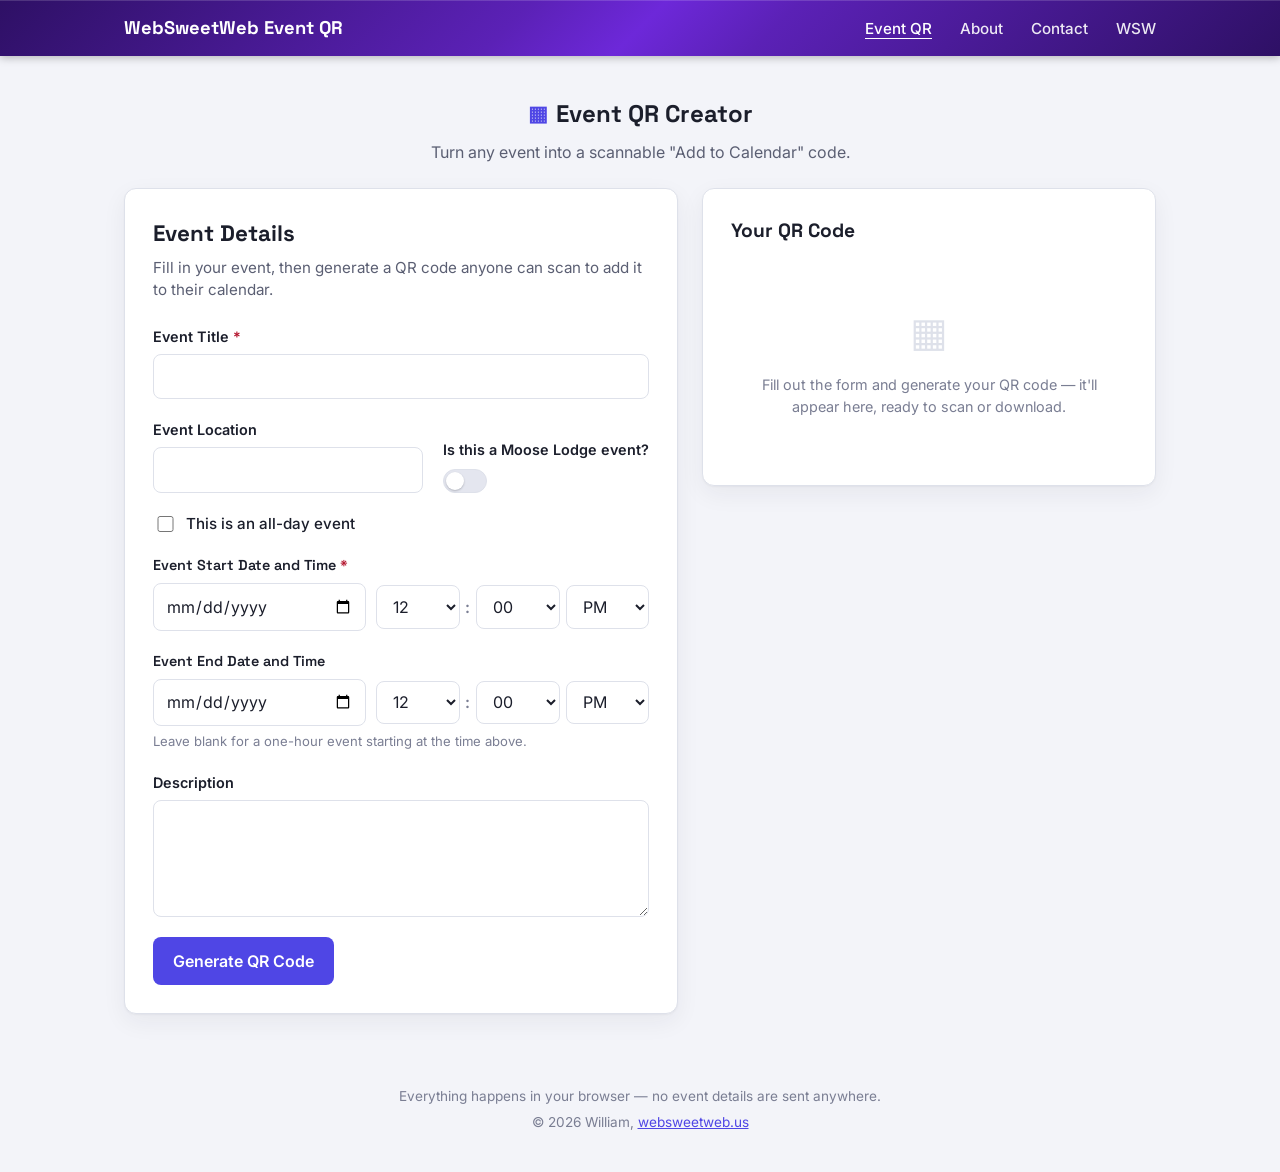
==== index.html @ 7e24cb5f "initial push" ====
<!DOCTYPE html>
<html lang="en">
<head>
<meta charset="UTF-8">
<meta name="viewport" content="width=device-width, initial-scale=1.0">
<title>Event QR Code Creator</title>
<meta name="description" content="Create a QR code for your event that lets anyone add it straight to their calendar with a scan.">
<link rel="preconnect" href="https://fonts.googleapis.com">
<link rel="preconnect" href="https://fonts.gstatic.com" crossorigin>
<link href="https://fonts.googleapis.com/css2?family=Space+Grotesk:wght@500;600;700&family=Inter:wght@400;500;600&display=swap" rel="stylesheet">
<link rel="stylesheet" href="./styles/styles.css">
</head>
<body>

<a href="#main-content" class="skip-link">Skip to main content</a>

<nav class="site-nav">
  <div class="nav-inner">
    <a href="./index.html" class="nav-brand">WebSweetWeb Event QR</a>
    <ul class="nav-links" id="navLinks">
      <li><a href="./index.html" class="nav-link" aria-current="page">Event QR</a></li>
      <li><a href="./about.html" class="nav-link">About</a></li>
      <li><a href="./contact.html" class="nav-link">Contact</a></li>
      <li><a href="https://websweetweb.us" class="nav-link">WSW</a></li>
    </ul>
    <button type="button" class="nav-toggle" id="navToggle" aria-label="Toggle menu" aria-expanded="false" aria-controls="navLinks">
      <span></span><span></span><span></span>
    </button>
  </div>
</nav>

<header class="site-header">
  <div class="brand">
    <span class="brand-mark" aria-hidden="true">▦</span>
    <span class="brand-name">Event QR Creator</span>
  </div>
  <p class="header-tagline">Turn any event into a scannable "Add to Calendar" code.</p>
</header>

<main id="main-content">
  <div class="layout">

    <section class="form-card" aria-labelledby="form-heading">
      <h1 id="form-heading">Event Details</h1>
      <p class="form-intro">Fill in your event, then generate a QR code anyone can scan to add it to their calendar.</p>

      <form id="eventForm" novalidate>

        <div class="field">
          <label for="eventTitle">Event Title <span class="required" aria-hidden="true">*</span></label>
          <input type="text" id="eventTitle" name="eventTitle" required maxlength="200" autocomplete="off" aria-describedby="eventTitleError">
          <p class="field-error" id="eventTitleError" role="alert"></p>
        </div>

        <div class="field-row">
          <div class="field location-field">
            <label for="eventLocation" id="locationLabel">Event Location</label>
            <input type="text" id="eventLocation" name="eventLocation" maxlength="200" autocomplete="off">
            <select id="mooseLodgeLocation" name="mooseLodgeLocation" aria-labelledby="locationLabel" hidden>
              <option value="">Select a lodge…</option>
              <optgroup label="California — Bellflower">
                <option value="Bellflower Lodge #796, 9320 Alondra Blvd, Bellflower, CA, 90706">Lodge #796 – 9320 Alondra Blvd</option>
              </optgroup>
              <optgroup label="California — Burbank">
                <option value="Burbank Lodge #652, 1901 W Burbank Blvd, Burbank, CA, 91506">Lodge #652 – 1901 W Burbank Blvd</option>
              </optgroup>
              <optgroup label="California — El Monte">
                <option value="El Monte Lodge #1097, 4249 Peck Rd, El Monte, CA, 91732">Lodge #1097 – 4249 Peck Rd</option>
              </optgroup>
              <optgroup label="California — El Segundo">
                <option value="Westchester/El Segundo Lodge #1780, 514 W Imperial Ave, El Segundo, CA, 90245">Lodge #1780 – 514 W Imperial Ave</option>
              </optgroup>
              <optgroup label="California — Hawthorne">
                <option value="Hawthorne Lodge #1746, 13212 Inglewood Ave, Hawthorne, CA, 90250">Lodge #1746 – 13212 Inglewood Ave</option>
              </optgroup>
              <optgroup label="California — Redondo Beach">
                <option value="Redondo Beach Lodge #1873, 516 N Pacific Coast Hwy, Redondo Beach, CA, 90277">Lodge #1873 – 516 N Pacific Coast Hwy</option>
              </optgroup>
              <optgroup label="California — Reseda">
                <option value="Reseda Lodge #1738, 17751 Saticoy St, Reseda, CA, 91335">Lodge #1738 – 17751 Saticoy St</option>
              </optgroup>
              <optgroup label="California — Santa Monica">
                <option value="Santa Monica Lodge #702, 1600 Ocean Park Blvd, Santa Monica, CA, 90405">Lodge #702 – 1600 Ocean Park Blvd</option>
              </optgroup>
              <optgroup label="California — Sylmar">
                <option value="San Fernando Valley Lodge #1522, 12178 San Fernando Rd, Sylmar, CA, 91342">Lodge #1522 – 12178 San Fernando Rd</option>
              </optgroup>
              <optgroup label="California — Torrance">
                <option value="Torrance Lodge #785, 1020 Sartori Ave, Torrance, CA, 90501">Lodge #785 – 1020 Sartori Ave</option>
              </optgroup>
            </select>
            <p class="field-hint" id="lodgeListHint" hidden>Covers confirmed Moose International lodges in LA County — not guaranteed exhaustive.</p>
          </div>

          <div class="toggle-field">
            <span class="toggle-text" id="mooseLodgeLabel">Is this a Moose Lodge event?</span>
            <button type="button" class="toggle-switch" id="mooseLodge" role="switch" aria-checked="false" aria-labelledby="mooseLodgeLabel">
              <span class="toggle-thumb" aria-hidden="true"></span>
            </button>
          </div>
        </div>

        <div class="field checkbox-field">
          <input type="checkbox" id="allDay" name="allDay">
          <label for="allDay">This is an all-day event</label>
        </div>

        <fieldset class="field datetime-field">
          <legend>Event Start Date and Time <span class="required" aria-hidden="true">*</span></legend>
          <div class="datetime-row">
            <div class="date-input">
              <label for="startDate" class="visually-hidden">Start date</label>
              <input type="date" id="startDate" name="startDate" required aria-describedby="startDateError">
            </div>
            <div class="time-input" id="startTimeGroup">
              <label for="startHour" class="visually-hidden">Start hour</label>
              <select id="startHour" name="startHour" aria-label="Start hour">
                <option value="1">1</option>
                <option value="2">2</option>
                <option value="3">3</option>
                <option value="4">4</option>
                <option value="5">5</option>
                <option value="6">6</option>
                <option value="7">7</option>
                <option value="8">8</option>
                <option value="9">9</option>
                <option value="10">10</option>
                <option value="11">11</option>
                <option value="12" selected>12</option>
              </select>
              <span class="time-sep" aria-hidden="true">:</span>
              <label for="startMinute" class="visually-hidden">Start minute</label>
              <select id="startMinute" name="startMinute" aria-label="Start minute"></select>
              <label for="startAmPm" class="visually-hidden">Start AM or PM</label>
              <select id="startAmPm" name="startAmPm" aria-label="Start AM or PM">
                <option value="AM">AM</option>
                <option value="PM" selected>PM</option>
              </select>
            </div>
          </div>
          <p class="field-error" id="startDateError" role="alert"></p>
        </fieldset>

        <fieldset class="field datetime-field">
          <legend>Event End Date and Time</legend>
          <div class="datetime-row">
            <div class="date-input">
              <label for="endDate" class="visually-hidden">End date</label>
              <input type="date" id="endDate" name="endDate" aria-describedby="endDateError">
            </div>
            <div class="time-input" id="endTimeGroup">
              <label for="endHour" class="visually-hidden">End hour</label>
              <select id="endHour" name="endHour" aria-label="End hour">
                <option value="1">1</option>
                <option value="2">2</option>
                <option value="3">3</option>
                <option value="4">4</option>
                <option value="5">5</option>
                <option value="6">6</option>
                <option value="7">7</option>
                <option value="8">8</option>
                <option value="9">9</option>
                <option value="10">10</option>
                <option value="11">11</option>
                <option value="12" selected>12</option>
              </select>
              <span class="time-sep" aria-hidden="true">:</span>
              <label for="endMinute" class="visually-hidden">End minute</label>
              <select id="endMinute" name="endMinute" aria-label="End minute"></select>
              <label for="endAmPm" class="visually-hidden">End AM or PM</label>
              <select id="endAmPm" name="endAmPm" aria-label="End AM or PM">
                <option value="AM">AM</option>
                <option value="PM" selected>PM</option>
              </select>
            </div>
          </div>
          <p class="field-error" id="endDateError" role="alert"></p>
          <p class="field-hint">Leave blank for a one-hour event starting at the time above.</p>
        </fieldset>

        <div class="field">
          <label for="eventDescription">Description</label>
          <textarea id="eventDescription" name="eventDescription" rows="4" maxlength="2000"></textarea>
        </div>

        <p class="form-error" id="formError" role="alert"></p>

        <button type="submit" class="btn-generate" id="generateBtn">Generate QR Code</button>
      </form>
    </section>

    <section class="result-card" aria-labelledby="result-heading">
      <h2 id="result-heading">Your QR Code</h2>

      <div class="result-placeholder" id="resultPlaceholder">
        <div class="placeholder-icon" aria-hidden="true">▦</div>
        <p>Fill out the form and generate your QR code — it'll appear here, ready to scan or download.</p>
      </div>

      <div class="result-output" id="resultOutput" hidden>
        <div class="qr-wrapper" id="qrWrapper">
          <div class="qr-image" id="qrContainer"></div>
        </div>
        <p class="result-caption">Scan with a phone camera to add this event to your calendar.</p>
        <button type="button" class="btn-download" id="downloadBtn">Download QR Code (PNG)</button>
      </div>

    </section>

  </div>
</main>

<footer class="site-footer">
  <p>Everything happens in your browser — no event details are sent anywhere.</p>
  <p>&copy; 2026 William, <a href="https://websweetweb.us">websweetweb.us</a></p>
</footer>

<script src="./scripts/nav.js"></script>
<script src="./scripts/qrcode.js"></script>
<script src="./scripts/scripts.js"></script>
</body>
</html>
---- styles/styles.css ----
/*
 * Event QR Code Creator — shared stylesheet, loaded by index.html.
 *
 * Single page: a header, a two-column layout (event form + QR result panel)
 * that stacks to one column below 860px, and a footer. Organized as:
 * variables/reset, header, layout shell, form styling, result panel,
 * buttons, footer, then responsive overrides at the bottom.
 */

:root {
  --bg: #F3F4F9;
  --surface: #FFFFFF;
  --border: #DEE1EA;
  --text: #1B1E2B;
  --text-dim: #5B5F73;
  --text-faint: #7A7E93;
  --primary: #4F46E5;
  --primary-hover: #4338CA;
  --primary-contrast: #FFFFFF;
  --error: #B3132C;
  --error-bg: #FDEDEF;
  --radius: 12px;
  --shadow: 0 1px 2px rgba(27, 30, 43, 0.04), 0 8px 24px rgba(27, 30, 43, 0.06);
}

* { box-sizing: border-box; }

/* Several elements below (.time-input, .result-placeholder, .result-output)
   are shown/hidden purely by toggling the `hidden` attribute in scripts.js,
   but also carry their own `display: flex` rule for when they're visible.
   Both have the same specificity as the browser's built-in `[hidden] {
   display: none }`, and author CSS wins that tie — so without this, the
   `display: flex` rule would silently override `hidden` and the element
   would stay on screen. This makes `hidden` authoritative everywhere. */
[hidden] { display: none !important; }

html, body { margin: 0; padding: 0; }

body {
  background: var(--bg);
  color: var(--text);
  font-family: 'Inter', sans-serif;
  min-height: 100vh;
  line-height: 1.5;
}

h1, h2, legend {
  font-family: 'Space Grotesk', sans-serif;
}

/* Keyboard-focus ring, consistent across all interactive elements */
a:focus-visible,
button:focus-visible,
input:focus-visible,
select:focus-visible,
textarea:focus-visible {
  outline: 2px solid var(--primary);
  outline-offset: 2px;
}

.skip-link {
  position: absolute;
  left: -9999px;
  top: 0;
  background: var(--primary);
  color: var(--primary-contrast);
  padding: 0.75rem 1.25rem;
  border-radius: 0 0 8px 0;
  z-index: 100;
  text-decoration: none;
}

.skip-link:focus {
  left: 0;
}

.visually-hidden {
  position: absolute;
  width: 1px;
  height: 1px;
  padding: 0;
  margin: -1px;
  overflow: hidden;
  clip: rect(0, 0, 0, 0);
  white-space: nowrap;
  border: 0;
}

/* ============================================================
   Site navigation
   ============================================================
   Deep "metallic" purple: a diagonal gradient with a brighter band through
   the middle to read as a brushed-metal sheen rather than a flat fill.
   Every stop was checked against white text and comes in at 7:1+ contrast
   (WCAG AA needs 4.5:1), so the text stays readable no matter which part
   of the gradient it happens to sit over. */
.site-nav {
  position: relative;
  background: linear-gradient(135deg, #2E1065 0%, #5B21B6 40%, #6D28D9 50%, #5B21B6 60%, #2E1065 100%);
  box-shadow: inset 0 1px 0 rgba(255, 255, 255, 0.15), 0 2px 8px rgba(0, 0, 0, 0.25);
}

.nav-inner {
  max-width: 1080px;
  margin: 0 auto;
  padding: 0.9rem 1.5rem;
  display: flex;
  align-items: center;
  justify-content: space-between;
  gap: 1rem;
}

.nav-brand {
  color: #fff;
  font-family: 'Space Grotesk', sans-serif;
  font-weight: 700;
  font-size: 1.15rem;
  text-decoration: none;
  white-space: nowrap;
}

.nav-links {
  list-style: none;
  display: flex;
  gap: 1.75rem;
  margin: 0;
  padding: 0;
}

.nav-link {
  color: #fff;
  text-decoration: none;
  font-weight: 500;
  font-size: 0.95rem;
  opacity: 0.9;
}

.nav-link:hover,
.nav-link[aria-current="page"] {
  opacity: 1;
  text-decoration: underline;
  text-underline-offset: 4px;
}

.nav-toggle {
  display: none;
  flex-direction: column;
  justify-content: center;
  gap: 5px;
  width: 32px;
  height: 32px;
  padding: 0;
  background: transparent;
  border: none;
  cursor: pointer;
  flex-shrink: 0;
}

.nav-toggle span {
  display: block;
  height: 2px;
  width: 100%;
  background: #fff;
  border-radius: 2px;
}

@media (max-width: 500px) {
  .nav-toggle {
    display: flex;
  }

  .nav-links {
    display: none;
    flex-direction: column;
    gap: 0;
    position: absolute;
    top: 100%;
    left: 0;
    right: 0;
    background: #2E1065;
    padding: 0.25rem 1.5rem 0.5rem;
  }

  .nav-links.open {
    display: flex;
  }

  .nav-links li {
    border-top: 1px solid rgba(255, 255, 255, 0.15);
  }

  .nav-link {
    display: block;
    padding: 0.85rem 0;
  }
}

/* ============================================================
   Header
   ============================================================ */
.site-header {
  padding: 2.5rem 1.5rem 1.5rem;
  text-align: center;
}

.brand {
  display: inline-flex;
  align-items: center;
  gap: 0.5rem;
  font-family: 'Space Grotesk', sans-serif;
  font-weight: 700;
  font-size: 1.5rem;
}

.brand-mark {
  color: var(--primary);
  font-size: 1.3rem;
}

.header-tagline {
  margin: 0.5rem 0 0;
  color: var(--text-dim);
  font-size: 1rem;
}

/* Plain page-title header for content pages (About, Contact) — same
   placement and spacing as .site-header above, sitting outside the boxed
   .content-card rather than as a heading inside it, but without the
   brand-mark icon or tagline that are specific to the home page's hero. */
.page-header {
  padding: 2.5rem 1.5rem 1.5rem;
  text-align: center;
}

.page-header h1 {
  margin: 0;
  font-family: 'Space Grotesk', sans-serif;
  font-weight: 700;
  font-size: 1.5rem;
}

/* ============================================================
   Layout
   ============================================================ */
main {
  max-width: 1080px;
  margin: 0 auto;
  padding: 0 1.5rem 3rem;
}

.layout {
  display: grid;
  grid-template-columns: minmax(0, 1.1fr) minmax(0, 0.9fr);
  gap: 1.5rem;
  align-items: start;
}

.form-card,
.result-card,
.content-card {
  background: var(--surface);
  border: 1px solid var(--border);
  border-radius: var(--radius);
  box-shadow: var(--shadow);
  padding: 1.75rem;
}

.content-card {
  max-width: 640px;
  margin: 0 auto;
}

.content-card h1 {
  margin: 0 0 1rem;
  font-size: 1.4rem;
}

.content-card p {
  margin: 0 0 1rem;
  color: var(--text-dim);
}

.content-card p:last-child {
  margin-bottom: 0;
}

.content-card a {
  color: var(--primary);
}

.result-card {
  position: sticky;
  top: 1.5rem;
}

.form-card h1 {
  margin: 0 0 0.35rem;
  font-size: 1.4rem;
}

.result-card h2 {
  margin: 0 0 1rem;
  font-size: 1.2rem;
}

.form-intro {
  margin: 0 0 1.5rem;
  color: var(--text-dim);
  font-size: 0.95rem;
}

/* ============================================================
   Form fields
   ============================================================ */
form {
  display: flex;
  flex-direction: column;
  gap: 1.25rem;
}

.field {
  display: flex;
  flex-direction: column;
  gap: 0.4rem;
}

.field > label,
fieldset.field > legend {
  font-weight: 600;
  font-size: 0.9rem;
}

fieldset.field {
  border: 0;
  margin: 0;
  padding: 0;
}

fieldset.field > legend {
  padding: 0;
  margin-bottom: 0.4rem;
}

.required {
  color: var(--error);
}

input[type="text"],
input[type="date"],
select,
textarea {
  font: inherit;
  color: var(--text);
  background: var(--surface);
  border: 1px solid var(--border);
  border-radius: 8px;
  padding: 0.6rem 0.75rem;
  width: 100%;
}

textarea {
  resize: vertical;
  min-height: 4.5rem;
}

input[aria-invalid="true"] {
  border-color: var(--error);
}

.field-row {
  display: flex;
  gap: 1.25rem;
  align-items: flex-end;
  flex-wrap: wrap;
}

.field-row .location-field {
  flex: 1 1 200px;
}

.toggle-field {
  display: flex;
  flex-direction: column;
  align-items: flex-start;
  gap: 0.5rem;
  flex: 0 0 auto;
}

.toggle-text {
  font-weight: 600;
  font-size: 0.9rem;
}

.toggle-switch {
  position: relative;
  width: 44px;
  height: 24px;
  padding: 0;
  border: 1px solid var(--border);
  border-radius: 999px;
  background: #E4E6EF;
  cursor: pointer;
  transition: background-color 0.15s ease, border-color 0.15s ease;
}

.toggle-switch[aria-checked="true"] {
  background: var(--primary);
  border-color: var(--primary);
}

.toggle-thumb {
  position: absolute;
  top: 2px;
  left: 2px;
  width: 18px;
  height: 18px;
  border-radius: 50%;
  background: var(--surface);
  box-shadow: 0 1px 2px rgba(27, 30, 43, 0.25);
  transition: transform 0.15s ease;
}

.toggle-switch[aria-checked="true"] .toggle-thumb {
  transform: translateX(20px);
}

.checkbox-field {
  flex-direction: row;
  align-items: center;
  gap: 0.55rem;
}

.checkbox-field input[type="checkbox"] {
  width: 1.05rem;
  height: 1.05rem;
  accent-color: var(--primary);
}

.checkbox-field label {
  font-weight: 500;
  font-size: 0.95rem;
}

.datetime-row {
  display: flex;
  flex-wrap: wrap;
  gap: 0.6rem;
}

.date-input {
  flex: 1 1 160px;
}

.date-input input {
  width: 100%;
}

.time-input {
  display: flex;
  align-items: center;
  gap: 0.35rem;
  flex: 1 1 220px;
}

.time-input select {
  width: auto;
  min-width: 4.2rem;
  flex: 1;
}

.time-sep {
  color: var(--text-faint);
  font-weight: 600;
}

.field-hint {
  margin: 0;
  color: var(--text-faint);
  font-size: 0.82rem;
}

.field-error,
.form-error {
  margin: 0;
  color: var(--error);
  font-size: 0.85rem;
}

.field-error:empty,
.form-error:empty {
  display: none;
}

.form-error:not(:empty) {
  background: var(--error-bg);
  border: 1px solid var(--error);
  border-radius: 8px;
  padding: 0.65rem 0.85rem;
}

/* ============================================================
   Buttons
   ============================================================ */
.btn-generate,
.btn-download {
  font: inherit;
  font-weight: 600;
  border: none;
  border-radius: 8px;
  padding: 0.75rem 1.25rem;
  cursor: pointer;
  transition: background-color 0.15s ease;
}

.btn-generate {
  background: var(--primary);
  color: var(--primary-contrast);
  align-self: flex-start;
}

.btn-generate:hover {
  background: var(--primary-hover);
}

/* Fires on every click of Generate QR Code, pass or fail validation --
   it's acknowledging the press itself, not the outcome. */
.btn-generate.flash-press {
  animation: btn-press-flash 0.5s ease;
}

@keyframes btn-press-flash {
  0%, 100% { background-color: var(--primary); }
  35% { background-color: var(--primary-hover); }
}

.btn-download {
  background: var(--surface);
  color: var(--primary);
  border: 1px solid var(--primary);
  width: 100%;
}

.btn-download:hover {
  background: #EEF0FF;
}

/* ============================================================
   Result panel
   ============================================================ */
.result-placeholder {
  display: flex;
  flex-direction: column;
  align-items: center;
  gap: 0.75rem;
  padding: 2.5rem 1rem;
  text-align: center;
  color: var(--text-faint);
}

.placeholder-icon {
  font-size: 2.5rem;
  color: var(--border);
}

.result-placeholder p {
  margin: 0;
  font-size: 0.9rem;
}

.result-output {
  display: flex;
  flex-direction: column;
  align-items: center;
  gap: 1rem;
}

.qr-wrapper {
  width: 100%;
  max-width: 260px;
  border: 1px solid var(--border);
  border-radius: 8px;
  padding: 0.75rem;
  background: #fff;
}

/* Fires once a freshly-generated QR code lands in the panel, so it's
   obvious something just appeared rather than being missed on scroll. */
.qr-wrapper.flash-new {
  animation: qr-new-flash 0.7s ease;
}

@keyframes qr-new-flash {
  0%, 100% { background-color: #fff; }
  30% { background-color: #EEF0FF; }
}

.qr-image {
  width: 100%;
  line-height: 0;
}

/* Slow fade/scale-in for the QR graphic itself, separate from the quick
   .qr-wrapper background flash above -- the flash says "look here", this
   is the graceful 1s reveal of the code once you're looking. */
.qr-image.reveal-in {
  animation: qr-reveal-in 1s ease;
}

@keyframes qr-reveal-in {
  from { opacity: 0; transform: scale(0.92); }
  to { opacity: 1; transform: scale(1); }
}

.qr-image svg {
  width: 100%;
  height: auto;
  display: block;
}

.result-caption {
  margin: 0;
  text-align: center;
  color: var(--text-dim);
  font-size: 0.9rem;
}

/* ============================================================
   Footer
   ============================================================ */
.site-footer {
  text-align: center;
  padding: 1.5rem 1.5rem 2.5rem;
  color: var(--text-faint);
  font-size: 0.85rem;
}

.site-footer p {
  margin: 0;
}

.site-footer p + p {
  margin-top: 0.35rem;
}

.site-footer a {
  color: var(--primary);
}

/* ============================================================
   Responsive
   ============================================================ */
@media (max-width: 860px) {
  .layout {
    grid-template-columns: 1fr;
  }

  .result-card {
    position: static;
  }
}

@media (prefers-reduced-motion: reduce) {
  .btn-generate.flash-press,
  .qr-wrapper.flash-new,
  .qr-image.reveal-in {
    animation: none;
  }
}
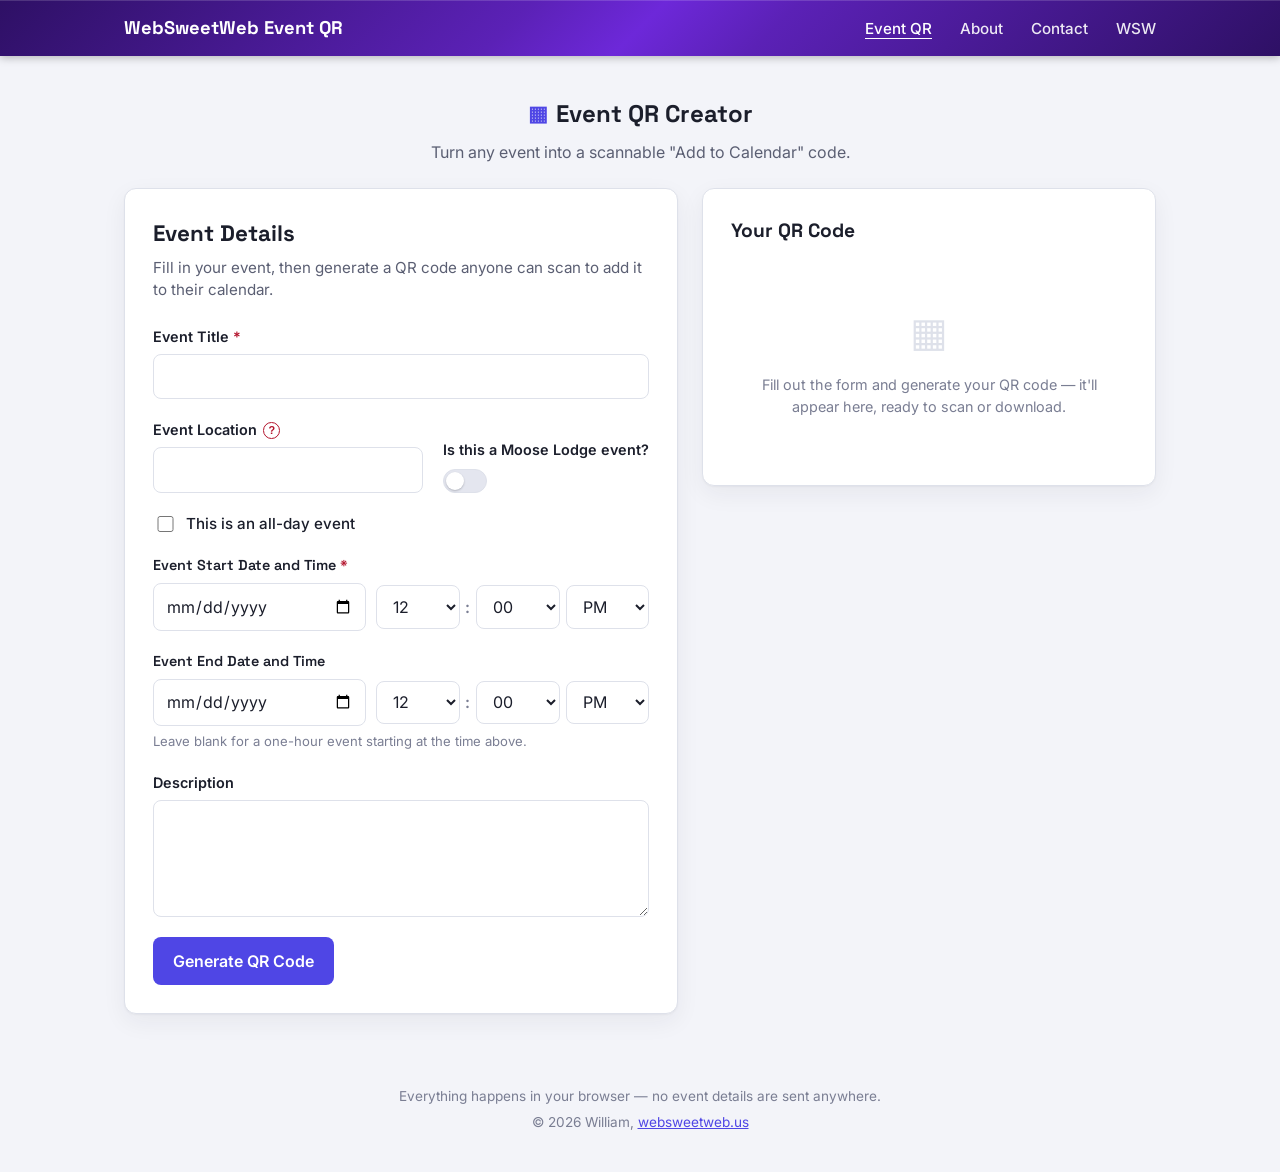
==== commit fcb00163: "added some small stuff" ====
--- a/index.html
+++ b/index.html
@@ -54,7 +54,11 @@
 
         <div class="field-row">
           <div class="field location-field">
-            <label for="eventLocation" id="locationLabel">Event Location</label>
+            <div class="label-row">
+              <label for="eventLocation" id="locationLabel">Event Location</label>
+              <button type="button" class="info-icon" aria-label="Location help" aria-describedby="locationHelpTip">?</button>
+              <span class="tooltip" role="tooltip" id="locationHelpTip">Physical address or digital meeting link</span>
+            </div>
             <input type="text" id="eventLocation" name="eventLocation" maxlength="200" autocomplete="off">
             <select id="mooseLodgeLocation" name="mooseLodgeLocation" aria-labelledby="locationLabel" hidden>
               <option value="">Select a lodge…</option>
--- a/styles/styles.css
+++ b/styles/styles.css
@@ -325,9 +325,62 @@
 }
 
 .field > label,
+.label-row label,
 fieldset.field > legend {
   font-weight: 600;
   font-size: 0.9rem;
+}
+
+.label-row {
+  display: flex;
+  align-items: center;
+  gap: 0.4rem;
+  position: relative;
+}
+
+.info-icon {
+  display: inline-flex;
+  align-items: center;
+  justify-content: center;
+  flex-shrink: 0;
+  width: 1.05rem;
+  height: 1.05rem;
+  border-radius: 50%;
+  border: 1.5px solid var(--error);
+  background: var(--surface);
+  color: var(--error);
+  font-size: 0.68rem;
+  font-weight: 700;
+  line-height: 1;
+  padding: 0;
+  cursor: help;
+}
+
+.tooltip {
+  position: absolute;
+  bottom: 100%;
+  left: 0;
+  margin-bottom: 0.4rem;
+  width: max-content;
+  max-width: 220px;
+  background: var(--text);
+  color: #fff;
+  font-size: 0.78rem;
+  font-weight: 400;
+  line-height: 1.4;
+  padding: 0.4rem 0.6rem;
+  border-radius: 6px;
+  opacity: 0;
+  transform: translateY(4px);
+  pointer-events: none;
+  transition: opacity 0.15s ease, transform 0.15s ease;
+  z-index: 10;
+}
+
+.info-icon:hover + .tooltip,
+.info-icon:focus-visible + .tooltip {
+  opacity: 1;
+  transform: translateY(0);
 }
 
 fieldset.field {
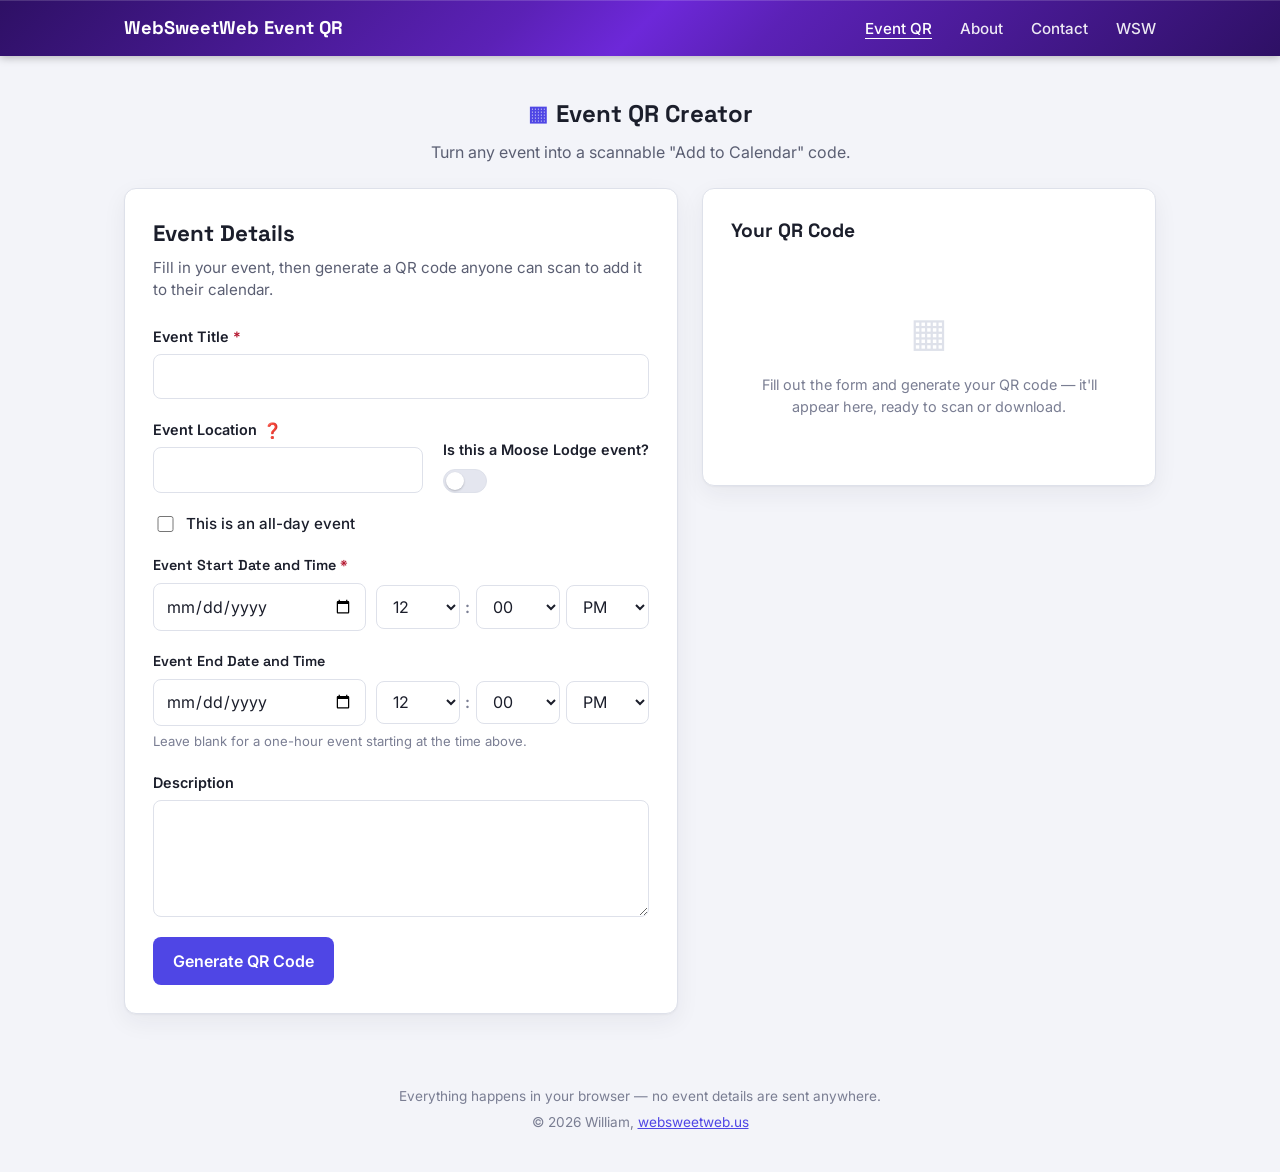
==== commit 84e6e196: "adjusted the icons" ====
--- a/index.html
+++ b/index.html
@@ -56,7 +56,7 @@
           <div class="field location-field">
             <div class="label-row">
               <label for="eventLocation" id="locationLabel">Event Location</label>
-              <button type="button" class="info-icon" aria-label="Location help" aria-describedby="locationHelpTip">?</button>
+              <button type="button" class="info-icon" aria-label="Location help" aria-describedby="locationHelpTip">&#10067;</button>
               <span class="tooltip" role="tooltip" id="locationHelpTip">Physical address or digital meeting link</span>
             </div>
             <input type="text" id="eventLocation" name="eventLocation" maxlength="200" autocomplete="off">
--- a/styles/styles.css
+++ b/styles/styles.css
@@ -343,16 +343,11 @@
   align-items: center;
   justify-content: center;
   flex-shrink: 0;
-  width: 1.05rem;
-  height: 1.05rem;
-  border-radius: 50%;
-  border: 1.5px solid var(--error);
-  background: var(--surface);
-  color: var(--error);
-  font-size: 0.68rem;
-  font-weight: 700;
+  border: none;
+  background: none;
+  padding: 0;
+  font-size: 0.95rem;
   line-height: 1;
-  padding: 0;
   cursor: help;
 }
 
@@ -371,16 +366,19 @@
   padding: 0.4rem 0.6rem;
   border-radius: 6px;
   opacity: 0;
+  visibility: hidden;
   transform: translateY(4px);
   pointer-events: none;
-  transition: opacity 0.15s ease, transform 0.15s ease;
+  transition: opacity 0.15s ease, transform 0.15s ease, visibility 0s linear 0.15s;
   z-index: 10;
 }
 
 .info-icon:hover + .tooltip,
 .info-icon:focus-visible + .tooltip {
   opacity: 1;
+  visibility: visible;
   transform: translateY(0);
+  transition-delay: 0s;
 }
 
 fieldset.field {
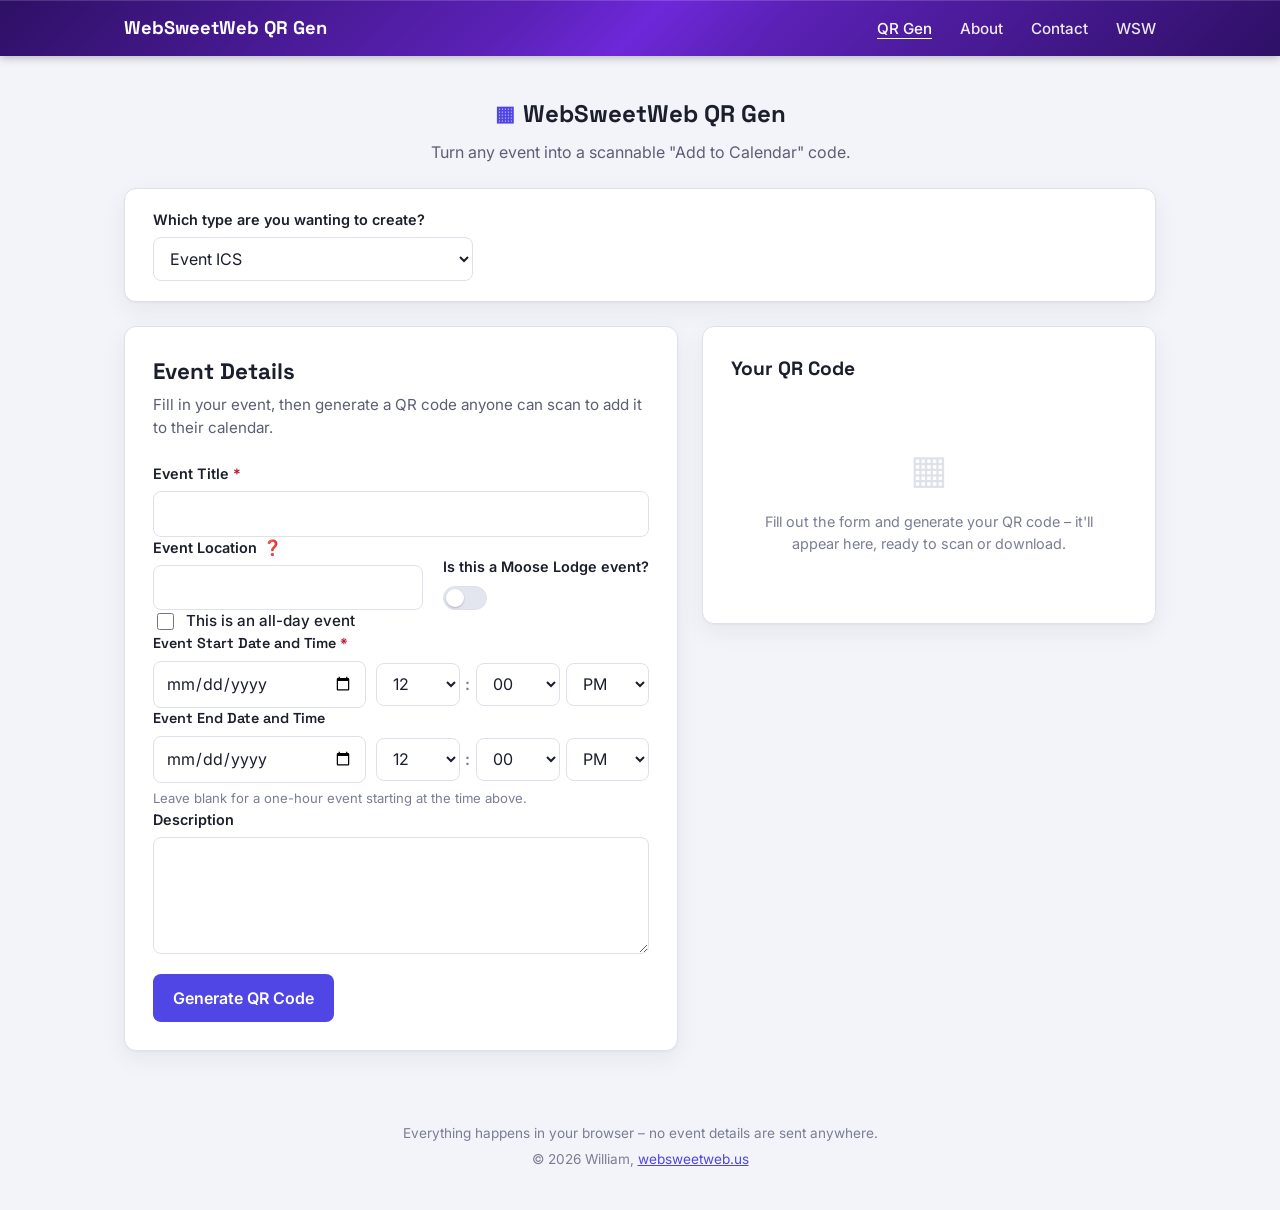
==== commit 8e2193d1: "added website QR Gen Co-Authored-By: Claude Sonnet 5 <noreply@anthropic.com>" ====
--- a/index.html
+++ b/index.html
@@ -16,9 +16,9 @@
 
 <nav class="site-nav">
   <div class="nav-inner">
-    <a href="./index.html" class="nav-brand">WebSweetWeb Event QR</a>
+    <a href="./index.html" class="nav-brand">WebSweetWeb QR Gen</a>
     <ul class="nav-links" id="navLinks">
-      <li><a href="./index.html" class="nav-link" aria-current="page">Event QR</a></li>
+      <li><a href="./index.html" class="nav-link" aria-current="page">QR Gen</a></li>
       <li><a href="./about.html" class="nav-link">About</a></li>
       <li><a href="./contact.html" class="nav-link">Contact</a></li>
       <li><a href="https://websweetweb.us" class="nav-link">WSW</a></li>
@@ -32,159 +32,181 @@
 <header class="site-header">
   <div class="brand">
     <span class="brand-mark" aria-hidden="true">▦</span>
-    <span class="brand-name">Event QR Creator</span>
+    <span class="brand-name">WebSweetWeb QR Gen</span>
   </div>
   <p class="header-tagline">Turn any event into a scannable "Add to Calendar" code.</p>
 </header>
 
 <main id="main-content">
+  <section class="type-selector-card">
+    <div class="field type-field">
+      <label for="qrType">Which type are you wanting to create?</label>
+      <select id="qrType" name="qrType">
+        <option value="event" selected>Event ICS</option>
+        <option value="website">Website</option>
+      </select>
+    </div>
+  </section>
+
   <div class="layout">
 
     <section class="form-card" aria-labelledby="form-heading">
       <h1 id="form-heading">Event Details</h1>
-      <p class="form-intro">Fill in your event, then generate a QR code anyone can scan to add it to their calendar.</p>
+      <p class="form-intro" id="formIntro">Fill in your event, then generate a QR code anyone can scan to add it to their calendar.</p>
 
       <form id="eventForm" novalidate>
 
-        <div class="field">
-          <label for="eventTitle">Event Title <span class="required" aria-hidden="true">*</span></label>
-          <input type="text" id="eventTitle" name="eventTitle" required maxlength="200" autocomplete="off" aria-describedby="eventTitleError">
-          <p class="field-error" id="eventTitleError" role="alert"></p>
+        <div id="eventFields">
+
+          <div class="field">
+            <label for="eventTitle">Event Title <span class="required" aria-hidden="true">*</span></label>
+            <input type="text" id="eventTitle" name="eventTitle" required maxlength="200" autocomplete="off" aria-describedby="eventTitleError">
+            <p class="field-error" id="eventTitleError" role="alert"></p>
+          </div>
+
+          <div class="field-row">
+            <div class="field location-field">
+              <div class="label-row">
+                <label for="eventLocation" id="locationLabel">Event Location</label>
+                <button type="button" class="info-icon" aria-label="Location help" aria-describedby="locationHelpTip">&#10067;</button>
+                <span class="tooltip" role="tooltip" id="locationHelpTip">Physical address or digital meeting link</span>
+              </div>
+              <input type="text" id="eventLocation" name="eventLocation" maxlength="200" autocomplete="off">
+              <select id="mooseLodgeLocation" name="mooseLodgeLocation" aria-labelledby="locationLabel" hidden>
+                <option value="">Select a lodge…</option>
+                <optgroup label="California &ndash; Bellflower">
+                  <option value="Bellflower Lodge #796, 9320 Alondra Blvd, Bellflower, CA, 90706">Lodge #796 – 9320 Alondra Blvd</option>
+                </optgroup>
+                <optgroup label="California &ndash; Burbank">
+                  <option value="Burbank Lodge #652, 1901 W Burbank Blvd, Burbank, CA, 91506">Lodge #652 – 1901 W Burbank Blvd</option>
+                </optgroup>
+                <optgroup label="California &ndash; El Monte">
+                  <option value="El Monte Lodge #1097, 4249 Peck Rd, El Monte, CA, 91732">Lodge #1097 – 4249 Peck Rd</option>
+                </optgroup>
+                <optgroup label="California &ndash; El Segundo">
+                  <option value="Westchester/El Segundo Lodge #1780, 514 W Imperial Ave, El Segundo, CA, 90245">Lodge #1780 – 514 W Imperial Ave</option>
+                </optgroup>
+                <optgroup label="California &ndash; Hawthorne">
+                  <option value="Hawthorne Lodge #1746, 13212 Inglewood Ave, Hawthorne, CA, 90250">Lodge #1746 – 13212 Inglewood Ave</option>
+                </optgroup>
+                <optgroup label="California &ndash; Redondo Beach">
+                  <option value="Redondo Beach Lodge #1873, 516 N Pacific Coast Hwy, Redondo Beach, CA, 90277">Lodge #1873 – 516 N Pacific Coast Hwy</option>
+                </optgroup>
+                <optgroup label="California &ndash; Reseda">
+                  <option value="Reseda Lodge #1738, 17751 Saticoy St, Reseda, CA, 91335">Lodge #1738 – 17751 Saticoy St</option>
+                </optgroup>
+                <optgroup label="California &ndash; Santa Monica">
+                  <option value="Santa Monica Lodge #702, 1600 Ocean Park Blvd, Santa Monica, CA, 90405">Lodge #702 – 1600 Ocean Park Blvd</option>
+                </optgroup>
+                <optgroup label="California &ndash; Sylmar">
+                  <option value="San Fernando Valley Lodge #1522, 12178 San Fernando Rd, Sylmar, CA, 91342">Lodge #1522 – 12178 San Fernando Rd</option>
+                </optgroup>
+                <optgroup label="California &ndash; Torrance">
+                  <option value="Torrance Lodge #785, 1020 Sartori Ave, Torrance, CA, 90501">Lodge #785 – 1020 Sartori Ave</option>
+                </optgroup>
+              </select>
+              <p class="field-hint" id="lodgeListHint" hidden>Covers confirmed Moose International lodges in LA County &ndash; not guaranteed exhaustive.</p>
+            </div>
+
+            <div class="toggle-field">
+              <span class="toggle-text" id="mooseLodgeLabel">Is this a Moose Lodge event?</span>
+              <button type="button" class="toggle-switch" id="mooseLodge" role="switch" aria-checked="false" aria-labelledby="mooseLodgeLabel">
+                <span class="toggle-thumb" aria-hidden="true"></span>
+              </button>
+            </div>
+          </div>
+
+          <div class="field checkbox-field">
+            <input type="checkbox" id="allDay" name="allDay">
+            <label for="allDay">This is an all-day event</label>
+          </div>
+
+          <fieldset class="field datetime-field">
+            <legend>Event Start Date and Time <span class="required" aria-hidden="true">*</span></legend>
+            <div class="datetime-row">
+              <div class="date-input">
+                <label for="startDate" class="visually-hidden">Start date</label>
+                <input type="date" id="startDate" name="startDate" aria-describedby="startDateError">
+              </div>
+              <div class="time-input" id="startTimeGroup">
+                <label for="startHour" class="visually-hidden">Start hour</label>
+                <select id="startHour" name="startHour" aria-label="Start hour">
+                  <option value="1">1</option>
+                  <option value="2">2</option>
+                  <option value="3">3</option>
+                  <option value="4">4</option>
+                  <option value="5">5</option>
+                  <option value="6">6</option>
+                  <option value="7">7</option>
+                  <option value="8">8</option>
+                  <option value="9">9</option>
+                  <option value="10">10</option>
+                  <option value="11">11</option>
+                  <option value="12" selected>12</option>
+                </select>
+                <span class="time-sep" aria-hidden="true">:</span>
+                <label for="startMinute" class="visually-hidden">Start minute</label>
+                <select id="startMinute" name="startMinute" aria-label="Start minute"></select>
+                <label for="startAmPm" class="visually-hidden">Start AM or PM</label>
+                <select id="startAmPm" name="startAmPm" aria-label="Start AM or PM">
+                  <option value="AM">AM</option>
+                  <option value="PM" selected>PM</option>
+                </select>
+              </div>
+            </div>
+            <p class="field-error" id="startDateError" role="alert"></p>
+          </fieldset>
+
+          <fieldset class="field datetime-field">
+            <legend>Event End Date and Time</legend>
+            <div class="datetime-row">
+              <div class="date-input">
+                <label for="endDate" class="visually-hidden">End date</label>
+                <input type="date" id="endDate" name="endDate" aria-describedby="endDateError">
+              </div>
+              <div class="time-input" id="endTimeGroup">
+                <label for="endHour" class="visually-hidden">End hour</label>
+                <select id="endHour" name="endHour" aria-label="End hour">
+                  <option value="1">1</option>
+                  <option value="2">2</option>
+                  <option value="3">3</option>
+                  <option value="4">4</option>
+                  <option value="5">5</option>
+                  <option value="6">6</option>
+                  <option value="7">7</option>
+                  <option value="8">8</option>
+                  <option value="9">9</option>
+                  <option value="10">10</option>
+                  <option value="11">11</option>
+                  <option value="12" selected>12</option>
+                </select>
+                <span class="time-sep" aria-hidden="true">:</span>
+                <label for="endMinute" class="visually-hidden">End minute</label>
+                <select id="endMinute" name="endMinute" aria-label="End minute"></select>
+                <label for="endAmPm" class="visually-hidden">End AM or PM</label>
+                <select id="endAmPm" name="endAmPm" aria-label="End AM or PM">
+                  <option value="AM">AM</option>
+                  <option value="PM" selected>PM</option>
+                </select>
+              </div>
+            </div>
+            <p class="field-error" id="endDateError" role="alert"></p>
+            <p class="field-hint">Leave blank for a one-hour event starting at the time above.</p>
+          </fieldset>
+
+          <div class="field">
+            <label for="eventDescription">Description</label>
+            <textarea id="eventDescription" name="eventDescription" rows="4" maxlength="2000"></textarea>
+          </div>
+
         </div>
 
-        <div class="field-row">
-          <div class="field location-field">
-            <div class="label-row">
-              <label for="eventLocation" id="locationLabel">Event Location</label>
-              <button type="button" class="info-icon" aria-label="Location help" aria-describedby="locationHelpTip">&#10067;</button>
-              <span class="tooltip" role="tooltip" id="locationHelpTip">Physical address or digital meeting link</span>
-            </div>
-            <input type="text" id="eventLocation" name="eventLocation" maxlength="200" autocomplete="off">
-            <select id="mooseLodgeLocation" name="mooseLodgeLocation" aria-labelledby="locationLabel" hidden>
-              <option value="">Select a lodge…</option>
-              <optgroup label="California — Bellflower">
-                <option value="Bellflower Lodge #796, 9320 Alondra Blvd, Bellflower, CA, 90706">Lodge #796 – 9320 Alondra Blvd</option>
-              </optgroup>
-              <optgroup label="California — Burbank">
-                <option value="Burbank Lodge #652, 1901 W Burbank Blvd, Burbank, CA, 91506">Lodge #652 – 1901 W Burbank Blvd</option>
-              </optgroup>
-              <optgroup label="California — El Monte">
-                <option value="El Monte Lodge #1097, 4249 Peck Rd, El Monte, CA, 91732">Lodge #1097 – 4249 Peck Rd</option>
-              </optgroup>
-              <optgroup label="California — El Segundo">
-                <option value="Westchester/El Segundo Lodge #1780, 514 W Imperial Ave, El Segundo, CA, 90245">Lodge #1780 – 514 W Imperial Ave</option>
-              </optgroup>
-              <optgroup label="California — Hawthorne">
-                <option value="Hawthorne Lodge #1746, 13212 Inglewood Ave, Hawthorne, CA, 90250">Lodge #1746 – 13212 Inglewood Ave</option>
-              </optgroup>
-              <optgroup label="California — Redondo Beach">
-                <option value="Redondo Beach Lodge #1873, 516 N Pacific Coast Hwy, Redondo Beach, CA, 90277">Lodge #1873 – 516 N Pacific Coast Hwy</option>
-              </optgroup>
-              <optgroup label="California — Reseda">
-                <option value="Reseda Lodge #1738, 17751 Saticoy St, Reseda, CA, 91335">Lodge #1738 – 17751 Saticoy St</option>
-              </optgroup>
-              <optgroup label="California — Santa Monica">
-                <option value="Santa Monica Lodge #702, 1600 Ocean Park Blvd, Santa Monica, CA, 90405">Lodge #702 – 1600 Ocean Park Blvd</option>
-              </optgroup>
-              <optgroup label="California — Sylmar">
-                <option value="San Fernando Valley Lodge #1522, 12178 San Fernando Rd, Sylmar, CA, 91342">Lodge #1522 – 12178 San Fernando Rd</option>
-              </optgroup>
-              <optgroup label="California — Torrance">
-                <option value="Torrance Lodge #785, 1020 Sartori Ave, Torrance, CA, 90501">Lodge #785 – 1020 Sartori Ave</option>
-              </optgroup>
-            </select>
-            <p class="field-hint" id="lodgeListHint" hidden>Covers confirmed Moose International lodges in LA County — not guaranteed exhaustive.</p>
-          </div>
-
-          <div class="toggle-field">
-            <span class="toggle-text" id="mooseLodgeLabel">Is this a Moose Lodge event?</span>
-            <button type="button" class="toggle-switch" id="mooseLodge" role="switch" aria-checked="false" aria-labelledby="mooseLodgeLabel">
-              <span class="toggle-thumb" aria-hidden="true"></span>
-            </button>
-          </div>
-        </div>
-
-        <div class="field checkbox-field">
-          <input type="checkbox" id="allDay" name="allDay">
-          <label for="allDay">This is an all-day event</label>
-        </div>
-
-        <fieldset class="field datetime-field">
-          <legend>Event Start Date and Time <span class="required" aria-hidden="true">*</span></legend>
-          <div class="datetime-row">
-            <div class="date-input">
-              <label for="startDate" class="visually-hidden">Start date</label>
-              <input type="date" id="startDate" name="startDate" required aria-describedby="startDateError">
-            </div>
-            <div class="time-input" id="startTimeGroup">
-              <label for="startHour" class="visually-hidden">Start hour</label>
-              <select id="startHour" name="startHour" aria-label="Start hour">
-                <option value="1">1</option>
-                <option value="2">2</option>
-                <option value="3">3</option>
-                <option value="4">4</option>
-                <option value="5">5</option>
-                <option value="6">6</option>
-                <option value="7">7</option>
-                <option value="8">8</option>
-                <option value="9">9</option>
-                <option value="10">10</option>
-                <option value="11">11</option>
-                <option value="12" selected>12</option>
-              </select>
-              <span class="time-sep" aria-hidden="true">:</span>
-              <label for="startMinute" class="visually-hidden">Start minute</label>
-              <select id="startMinute" name="startMinute" aria-label="Start minute"></select>
-              <label for="startAmPm" class="visually-hidden">Start AM or PM</label>
-              <select id="startAmPm" name="startAmPm" aria-label="Start AM or PM">
-                <option value="AM">AM</option>
-                <option value="PM" selected>PM</option>
-              </select>
-            </div>
-          </div>
-          <p class="field-error" id="startDateError" role="alert"></p>
-        </fieldset>
-
-        <fieldset class="field datetime-field">
-          <legend>Event End Date and Time</legend>
-          <div class="datetime-row">
-            <div class="date-input">
-              <label for="endDate" class="visually-hidden">End date</label>
-              <input type="date" id="endDate" name="endDate" aria-describedby="endDateError">
-            </div>
-            <div class="time-input" id="endTimeGroup">
-              <label for="endHour" class="visually-hidden">End hour</label>
-              <select id="endHour" name="endHour" aria-label="End hour">
-                <option value="1">1</option>
-                <option value="2">2</option>
-                <option value="3">3</option>
-                <option value="4">4</option>
-                <option value="5">5</option>
-                <option value="6">6</option>
-                <option value="7">7</option>
-                <option value="8">8</option>
-                <option value="9">9</option>
-                <option value="10">10</option>
-                <option value="11">11</option>
-                <option value="12" selected>12</option>
-              </select>
-              <span class="time-sep" aria-hidden="true">:</span>
-              <label for="endMinute" class="visually-hidden">End minute</label>
-              <select id="endMinute" name="endMinute" aria-label="End minute"></select>
-              <label for="endAmPm" class="visually-hidden">End AM or PM</label>
-              <select id="endAmPm" name="endAmPm" aria-label="End AM or PM">
-                <option value="AM">AM</option>
-                <option value="PM" selected>PM</option>
-              </select>
-            </div>
-          </div>
-          <p class="field-error" id="endDateError" role="alert"></p>
-          <p class="field-hint">Leave blank for a one-hour event starting at the time above.</p>
-        </fieldset>
-
-        <div class="field">
-          <label for="eventDescription">Description</label>
-          <textarea id="eventDescription" name="eventDescription" rows="4" maxlength="2000"></textarea>
+        <div id="websiteFields" hidden>
+          <div class="field">
+            <label for="websiteUrl">URL <span class="required" aria-hidden="true">*</span></label>
+            <input type="url" id="websiteUrl" name="websiteUrl" maxlength="2000" autocomplete="off" placeholder="https://example.com" aria-describedby="websiteUrlError">
+            <p class="field-error" id="websiteUrlError" role="alert"></p>
+          </div>
         </div>
 
         <p class="form-error" id="formError" role="alert"></p>
@@ -198,14 +220,14 @@
 
       <div class="result-placeholder" id="resultPlaceholder">
         <div class="placeholder-icon" aria-hidden="true">▦</div>
-        <p>Fill out the form and generate your QR code — it'll appear here, ready to scan or download.</p>
+        <p>Fill out the form and generate your QR code &ndash; it'll appear here, ready to scan or download.</p>
       </div>
 
       <div class="result-output" id="resultOutput" hidden>
         <div class="qr-wrapper" id="qrWrapper">
           <div class="qr-image" id="qrContainer"></div>
         </div>
-        <p class="result-caption">Scan with a phone camera to add this event to your calendar.</p>
+        <p class="result-caption" id="resultCaption">Scan with a phone camera to add this event to your calendar.</p>
         <button type="button" class="btn-download" id="downloadBtn">Download QR Code (PNG)</button>
       </div>
 
@@ -215,7 +237,7 @@
 </main>
 
 <footer class="site-footer">
-  <p>Everything happens in your browser — no event details are sent anywhere.</p>
+  <p>Everything happens in your browser &ndash; no event details are sent anywhere.</p>
   <p>&copy; 2026 William, <a href="https://websweetweb.us">websweetweb.us</a></p>
 </footer>
 
--- a/styles/styles.css
+++ b/styles/styles.css
@@ -1,5 +1,5 @@
 /*
- * Event QR Code Creator — shared stylesheet, loaded by index.html.
+ * Event QR Code Creator &ndash; shared stylesheet, loaded by index.html.
  *
  * Single page: a header, a two-column layout (event form + QR result panel)
  * that stacks to one column below 860px, and a footer. Organized as:
@@ -29,7 +29,7 @@
    are shown/hidden purely by toggling the `hidden` attribute in scripts.js,
    but also carry their own `display: flex` rule for when they're visible.
    Both have the same specificity as the browser's built-in `[hidden] {
-   display: none }`, and author CSS wins that tie — so without this, the
+   display: none }`, and author CSS wins that tie &ndash; so without this, the
    `display: flex` rule would silently override `hidden` and the element
    would stay on screen. This makes `hidden` authoritative everywhere. */
 [hidden] { display: none !important; }
@@ -223,7 +223,7 @@
   font-size: 1rem;
 }
 
-/* Plain page-title header for content pages (About, Contact) — same
+/* Plain page-title header for content pages (About, Contact) &ndash; same
    placement and spacing as .site-header above, sitting outside the boxed
    .content-card rather than as a heading inside it, but without the
    brand-mark icon or tagline that are specific to the home page's hero. */
@@ -246,6 +246,19 @@
   max-width: 1080px;
   margin: 0 auto;
   padding: 0 1.5rem 3rem;
+}
+
+.type-selector-card {
+  background: var(--surface);
+  border: 1px solid var(--border);
+  border-radius: var(--radius);
+  box-shadow: var(--shadow);
+  padding: 1.25rem 1.75rem;
+  margin-bottom: 1.5rem;
+}
+
+.type-field {
+  max-width: 320px;
 }
 
 .layout {
@@ -282,6 +295,43 @@
 
 .content-card p:last-child {
   margin-bottom: 0;
+}
+
+.tab-list {
+  display: flex;
+  gap: 1.5rem;
+  border-bottom: 1px solid var(--border);
+  margin-bottom: 1.25rem;
+}
+
+.tab-button {
+  font: inherit;
+  font-weight: 600;
+  font-size: 0.9rem;
+  color: var(--text-dim);
+  background: none;
+  border: none;
+  border-bottom: 2px solid transparent;
+  padding: 0.6rem 0.25rem;
+  margin-bottom: -1px;
+  cursor: pointer;
+}
+
+.tab-button:hover {
+  color: var(--text);
+}
+
+.tab-button[aria-selected="true"] {
+  color: var(--primary);
+  border-bottom-color: var(--primary);
+}
+
+/* Each tab panel's own last paragraph isn't really the card's last element
+   (the "Built by WebSweetWeb" line follows both panels) -- .content-card
+   p:last-child above would otherwise strip its bottom margin too, since
+   :last-child only checks position among its own parent's children. */
+.tab-panel p:last-child {
+  margin-bottom: 1rem;
 }
 
 .content-card a {
